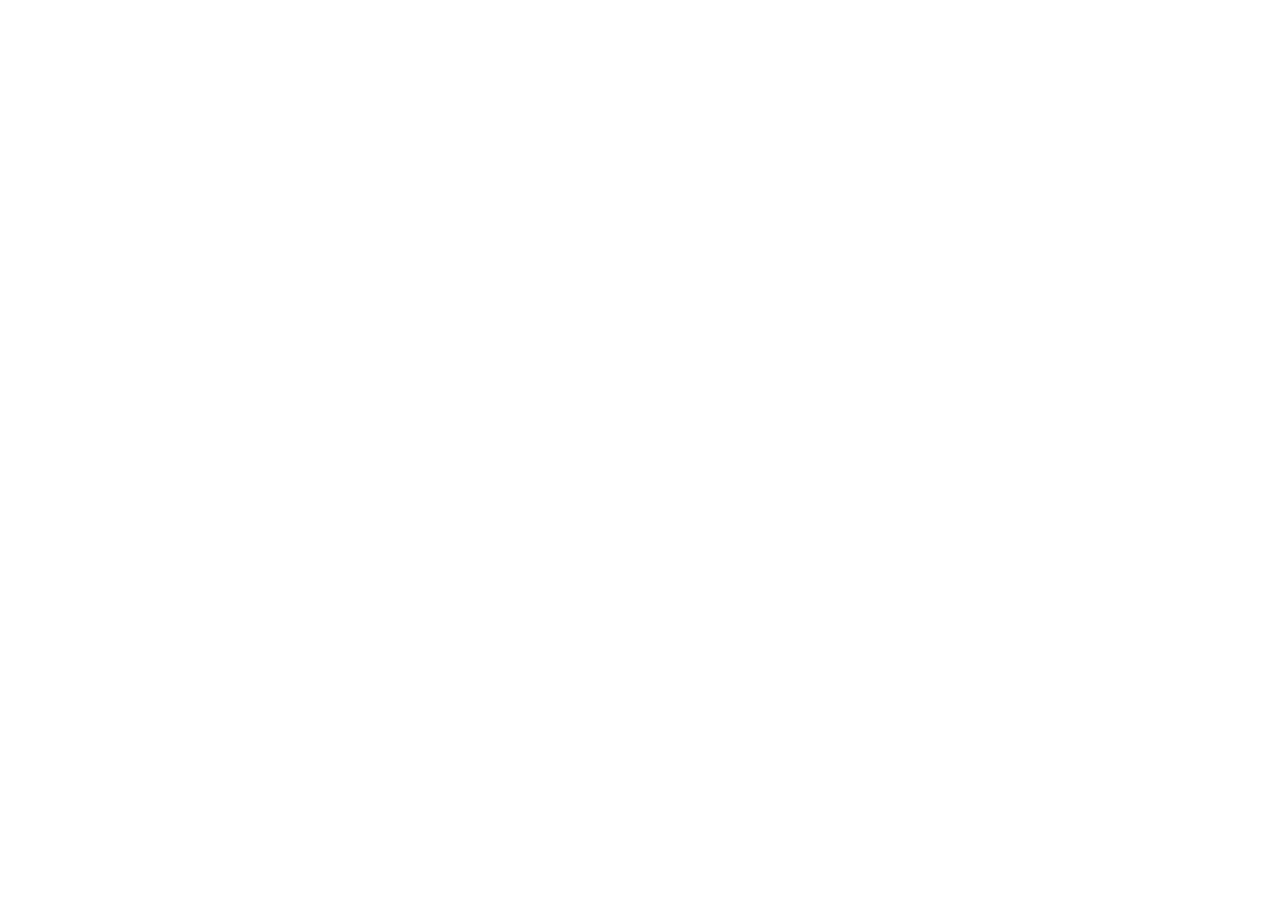
==== frontend-2-practice/index.html @ 81a202e3 "Initial commit" ====
<!DOCTYPE html>
<html lang="ru">
  <head>
    <meta charset="UTF-8" />
    <meta name="viewport" content="width=device-width, initial-scale=1.0" />
    <title>Выбор даты и времени</title>
    <link rel="stylesheet" href="styles.css" />
  </head>
  <body>
    <div class="page">
      <!-- Перенесите вашу верстку. Удалите статичные данные. Подключите скрипт -->
    </div>
  </body>
</html>
---- frontend-2-practice/styles.css ----
/* Стили страницы.
   Скопируйте с предудущей практики. */

* {
  margin: 0;
  padding: 0;
  box-sizing: border-box;
}

body {
  min-height: 100vh;
  font-family: sans-serif;
}
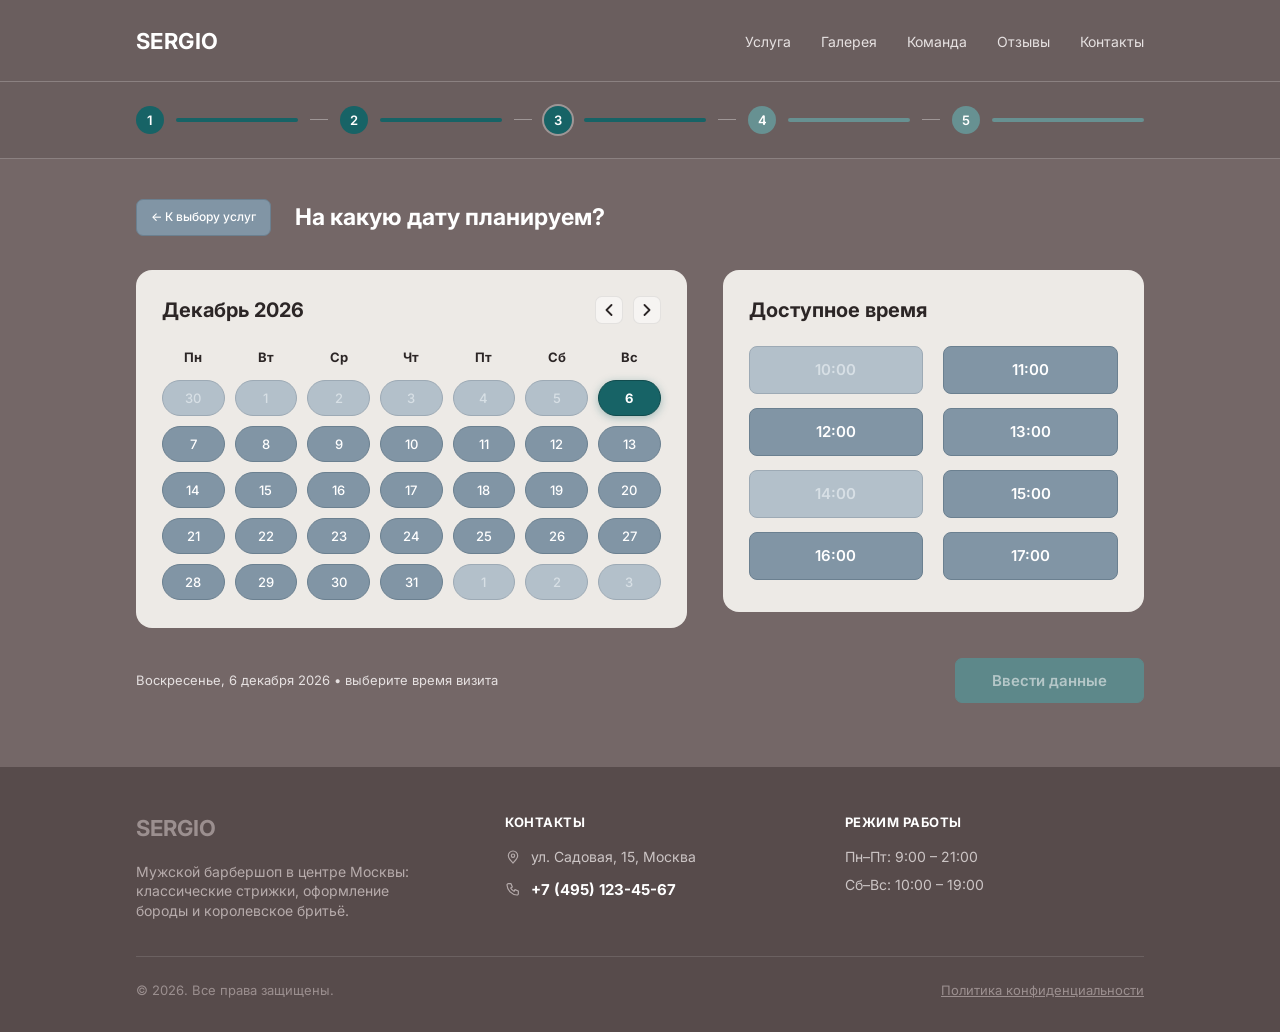
==== commit b8136fa5: "Задание 2. JavaScript" ====
--- a/frontend-2-practice/index.html
+++ b/frontend-2-practice/index.html
@@ -1,14 +1,159 @@
 <!DOCTYPE html>
 <html lang="ru">
-  <head>
-    <meta charset="UTF-8" />
-    <meta name="viewport" content="width=device-width, initial-scale=1.0" />
-    <title>Выбор даты и времени</title>
-    <link rel="stylesheet" href="styles.css" />
-  </head>
-  <body>
-    <div class="page">
-      <!-- Перенесите вашу верстку. Удалите статичные данные. Подключите скрипт -->
+<head>
+  <meta charset="UTF-8">
+  <meta name="viewport" content="width=device-width, initial-scale=1.0">
+  <title>SERGIO — Выбор даты и времени</title>
+  <link rel="preconnect" href="https://fonts.googleapis.com">
+  <link rel="preconnect" href="https://fonts.gstatic.com" crossorigin>
+  <link href="https://fonts.googleapis.com/css2?family=Inter:wght@400;500;600;700&display=swap" rel="stylesheet">
+  <link rel="stylesheet" href="styles.css">
+</head>
+<body>
+<header class="header">
+  <div class="container">
+    <div class="header__top">
+      <a href="#" class="logo">SERGIO</a>
+      <nav class="nav" aria-label="Основная навигация">
+        <ul class="nav__list">
+          <li class="nav__item"><a href="#services" class="nav__link">Услуга</a></li>
+          <li class="nav__item"><a href="#gallery" class="nav__link">Галерея</a></li>
+          <li class="nav__item"><a href="#team" class="nav__link">Команда</a></li>
+          <li class="nav__item"><a href="#reviews" class="nav__link">Отзывы</a></li>
+          <li class="nav__item"><a href="#contacts" class="nav__link">Контакты</a></li>
+        </ul>
+      </nav>
     </div>
-  </body>
+  </div>
+
+  <div class="header__divider"></div>
+
+  <div class="container">
+    <nav class="steps" aria-label="Этапы записи">
+      <ol class="steps__list">
+        <li class="steps__item steps__item--done">
+          <span class="steps__circle">1</span>
+          <span class="steps__bar" aria-hidden="true"></span>
+        </li>
+        <li class="steps__item steps__item--done">
+          <span class="steps__circle">2</span>
+          <span class="steps__bar" aria-hidden="true"></span>
+        </li>
+        <li class="steps__item steps__item--done steps__item--current" aria-current="step">
+          <span class="steps__circle">3</span>
+          <span class="steps__bar" aria-hidden="true"></span>
+        </li>
+        <li class="steps__item">
+          <span class="steps__circle">4</span>
+          <span class="steps__bar" aria-hidden="true"></span>
+        </li>
+        <li class="steps__item">
+          <span class="steps__circle">5</span>
+          <span class="steps__bar" aria-hidden="true"></span>
+        </li>
+      </ol>
+    </nav>
+  </div>
+
+  <div class="header__divider"></div>
+</header>
+
+<main class="main">
+  <div class="container">
+    <div class="booking-top">
+      <a href="#services" class="btn btn--secondary btn--back">← К выбору услуг</a>
+      <h1 class="booking-top__title">На какую дату планируем?</h1>
+    </div>
+
+    <div class="booking-grid">
+      <!-- Левая карточка: Календарь -->
+      <section class="card card--calendar" aria-labelledby="calendar-heading">
+        <div class="calendar__header">
+          <h2 id="calendar-heading" class="card__title"></h2>
+          <div class="calendar__controls">
+            <button type="button" class="calendar__arrow js-prev-month" aria-label="Предыдущий месяц">
+              <svg width="8" height="12" viewBox="0 0 8 12" fill="none" aria-hidden="true">
+                <path d="M6.5 1L1.5 6L6.5 11" stroke="currentColor" stroke-width="1.8" stroke-linecap="round" stroke-linejoin="round"/>
+              </svg>
+            </button>
+            <button type="button" class="calendar__arrow js-next-month" aria-label="Следующий месяц">
+              <svg width="8" height="12" viewBox="0 0 8 12" fill="none" aria-hidden="true">
+                <path d="M1.5 1L6.5 6L1.5 11" stroke="currentColor" stroke-width="1.8" stroke-linecap="round" stroke-linejoin="round"/>
+              </svg>
+            </button>
+          </div>
+        </div>
+
+        <div class="calendar__weekdays" aria-hidden="true">
+          <span class="calendar__weekday">Пн</span>
+          <span class="calendar__weekday">Вт</span>
+          <span class="calendar__weekday">Ср</span>
+          <span class="calendar__weekday">Чт</span>
+          <span class="calendar__weekday">Пт</span>
+          <span class="calendar__weekday">Сб</span>
+          <span class="calendar__weekday">Вс</span>
+        </div>
+
+        <div class="calendar__days" role="group" aria-label="Даты месяца"></div>
+      </section>
+
+      <!-- Правая карточка: Доступное время -->
+      <section class="card card--time" aria-labelledby="time-heading">
+        <h2 id="time-heading" class="card__title card__title--time">Доступное время</h2>
+        <div class="time-slots" role="group" aria-label="Слоты времени"></div>
+      </section>
+    </div>
+
+    <div class="booking-actions">
+      <p class="booking-actions__hint">Выберите удобную дату и время визита</p>
+      <button type="button" class="btn btn--primary btn--submit" disabled>Ввести данные</button>
+    </div>
+  </div>
+</main>
+
+<footer id="contacts" class="footer">
+  <div class="container">
+    <div class="footer__top">
+      <div class="footer__brand">
+        <div class="footer__logo">SERGIO</div>
+        <p class="footer__desc">Мужской барбершоп в центре Москвы: классические стрижки, оформление бороды и королевское бритьё.</p>
+      </div>
+
+      <div class="footer__col">
+        <h3 class="footer__heading">Контакты</h3>
+        <address class="footer__address">
+          <div class="footer__contact-item">
+            <svg class="footer__icon" width="16" height="16" viewBox="0 0 24 24" fill="none" aria-hidden="true">
+              <path d="M12 21C15.5 17.4 19 14.1764 19 10.2C19 6.22355 15.866 3 12 3C8.13401 3 5 6.22355 5 10.2C5 14.1764 8.5 17.4 12 21Z" stroke="currentColor" stroke-width="1.8" stroke-linecap="round" stroke-linejoin="round"/>
+              <circle cx="12" cy="10" r="2.5" stroke="currentColor" stroke-width="1.8"/>
+            </svg>
+            <span>ул. Садовая, 15, Москва</span>
+          </div>
+          <div class="footer__contact-item">
+            <svg class="footer__icon" width="16" height="16" viewBox="0 0 24 24" fill="none" aria-hidden="true">
+              <path d="M5 4H9L11 9L8.5 10.5C9.57096 12.6715 11.3285 14.429 13.5 15.5L15 13L20 15V19C20 19.5304 19.7893 20.0391 19.4142 20.4142C19.0391 20.7893 18.5304 21 18 21C14.0993 20.763 10.4202 19.1065 7.65683 16.3432C4.8935 13.5798 3.23705 9.90074 3 6C3 5.46957 3.21071 4.96086 3.58579 4.58579C3.96086 4.21071 4.46957 4 5 4Z" stroke="currentColor" stroke-width="1.8" stroke-linecap="round" stroke-linejoin="round"/>
+            </svg>
+            <a href="tel:+74951234567" class="footer__phone">+7 (495) 123-45-67</a>
+          </div>
+        </address>
+      </div>
+
+      <div class="footer__col">
+        <h3 class="footer__heading">Режим работы</h3>
+        <ul class="footer__schedule">
+          <li>Пн–Пт: 9:00 – 21:00</li>
+          <li>Сб–Вс: 10:00 – 19:00</li>
+        </ul>
+      </div>
+    </div>
+
+    <div class="footer__bottom">
+      <p class="footer__copyright">© 2026. Все права защищены.</p>
+      <a href="#privacy" class="footer__policy">Политика конфиденциальности</a>
+    </div>
+  </div>
+</footer>
+
+<script src="script.js"></script>
+</body>
 </html>
--- a/frontend-2-practice/styles.css
+++ b/frontend-2-practice/styles.css
@@ -1,13 +1,726 @@
-/* Стили страницы.
-   Скопируйте с предудущей практики. */
-
-* {
+*,
+*::before,
+*::after {
+  box-sizing: border-box;
   margin: 0;
   padding: 0;
-  box-sizing: border-box;
-}
-
+}
+
+:root {
+  --bg-header: #6a5e5e;
+  --bg-main: #746767;
+  --bg-footer: #574b4b;
+  --bg-card: #edeae6;
+
+  --text-light: #ffffff;
+  --text-soft: #e6e1e1;
+  --text-muted: #9b8f8f;
+  --text-dark: #2c2626;
+
+  /* Кнопка основная и состояние selected */
+  --primary-bg: #176366;
+  --primary-border: #114c4e;
+  --primary-hover-bg: #3b7b7e;
+  --primary-active-bg: #125053;
+  --primary-disabled-bg: #5d888a;
+
+  /* Кнопка/слот второстепенная */
+  --secondary-bg: #8195a5;
+  --secondary-border: #6b8090;
+  --secondary-hover-bg: #91a4b3;
+  --secondary-active-bg: #6a7f8f;
+  --disabled-bg: #b3c0ca;
+  --disabled-border: #9daab5;
+  --disabled-text: #d7dfe5;
+
+  /* Прогресс-бар */
+  --step-done: #176366;
+  --step-todo: #679192;
+  --line-divider: rgba(255, 255, 255, 0.22);
+
+  --focus-dark-bg: #ffffff;
+  --focus-light-bg: #114c4e;
+}
+
+html,
 body {
+  height: 100%;
+}
+
+body {
+  display: flex;
+  flex-direction: column;
   min-height: 100vh;
-  font-family: sans-serif;
-}
+  font-family: 'Inter', system-ui, -apple-system, BlinkMacSystemFont, 'Segoe UI', sans-serif;
+  background-color: var(--bg-main);
+  color: var(--text-light);
+  line-height: 1.4;
+}
+
+.container {
+  width: 100%;
+  max-width: 1080px;
+  margin: 0 auto;
+  padding: 0 36px;
+}
+
+/* ================= HEADER & STEPS ================= */
+
+.header {
+  background-color: var(--bg-header);
+}
+
+.header__top {
+  display: flex;
+  align-items: center;
+  justify-content: space-between;
+  padding: 26px 0 24px;
+}
+
+.logo {
+  font-size: 22px;
+  font-weight: 700;
+  letter-spacing: 0.02em;
+  color: var(--text-light);
+  text-decoration: none;
+  border-radius: 4px;
+}
+
+.logo:hover {
+  opacity: 0.85;
+}
+
+.logo:focus-visible {
+  outline: 2px solid var(--focus-dark-bg);
+  outline-offset: 4px;
+}
+
+.nav__list {
+  display: flex;
+  align-items: center;
+  gap: 30px;
+  list-style: none;
+}
+
+.nav__link {
+  font-size: 14px;
+  font-weight: 400;
+  color: var(--text-soft);
+  text-decoration: none;
+  border-radius: 4px;
+  transition: color 0.15s ease;
+}
+
+.nav__link:hover {
+  color: var(--text-light);
+  text-decoration: underline;
+}
+
+.nav__link:focus-visible {
+  outline: 2px solid var(--focus-dark-bg);
+  outline-offset: 4px;
+}
+
+.header__divider {
+  width: 100%;
+  height: 1px;
+  background-color: var(--line-divider);
+}
+
+.steps {
+  padding: 24px 0;
+}
+
+.steps__list {
+  display: flex;
+  align-items: center;
+  gap: 12px;
+  list-style: none;
+}
+
+.steps__item {
+  display: flex;
+  align-items: center;
+  gap: 12px;
+  flex: 1;
+}
+
+.steps__item:not(:last-child)::after {
+  content: '';
+  width: 18px;
+  height: 1px;
+  flex-shrink: 0;
+  background-color: rgba(255, 255, 255, 0.35);
+}
+
+.steps__circle {
+  display: flex;
+  align-items: center;
+  justify-content: center;
+  width: 28px;
+  height: 28px;
+  flex-shrink: 0;
+  border-radius: 50%;
+  background-color: var(--step-todo);
+  color: var(--text-light);
+  font-size: 13px;
+  font-weight: 600;
+}
+
+.steps__bar {
+  flex: 1;
+  height: 4px;
+  border-radius: 2px;
+  background-color: var(--step-todo);
+}
+
+.steps__item--done .steps__circle,
+.steps__item--done .steps__bar {
+  background-color: var(--step-done);
+}
+
+.steps__item--current .steps__circle {
+  box-shadow: 0 0 0 2px rgba(255, 255, 255, 0.35);
+}
+
+/* ================= MAIN ================= */
+
+.main {
+  flex: 1;
+  background-color: var(--bg-main);
+  padding: 40px 0 64px;
+}
+
+.booking-top {
+  display: flex;
+  align-items: center;
+  gap: 24px;
+  margin-bottom: 34px;
+}
+
+.booking-top__title {
+  font-size: 23px;
+  font-weight: 700;
+  color: var(--text-light);
+}
+
+/* Общие стили кнопок (по UI-kit) */
+.btn {
+  display: inline-flex;
+  align-items: center;
+  justify-content: center;
+  font-family: inherit;
+  font-weight: 600;
+  text-decoration: none;
+  border-radius: 7px;
+  cursor: pointer;
+  transition: background-color 0.15s ease, box-shadow 0.15s ease, color 0.15s ease;
+}
+
+.btn:focus-visible {
+  outline: 2px solid var(--focus-dark-bg);
+  outline-offset: 3px;
+}
+
+.btn--secondary {
+  background-color: var(--secondary-bg);
+  border: 1px solid var(--secondary-border);
+  color: var(--text-light);
+}
+
+.btn--secondary:hover {
+  background-color: var(--secondary-hover-bg);
+  color: #edf2f6;
+  box-shadow: 0 3px 10px rgba(0, 0, 0, 0.15);
+}
+
+.btn--secondary:active {
+  background-color: var(--secondary-active-bg);
+}
+
+.btn--back {
+  padding: 9px 14px;
+  font-size: 12px;
+  font-weight: 500;
+}
+
+.btn--primary {
+  background-color: var(--primary-bg);
+  border: 1px solid var(--primary-border);
+  color: var(--text-light);
+}
+
+.btn--primary:hover:not(:disabled) {
+  background-color: var(--primary-hover-bg);
+  color: #e6efef;
+  box-shadow: 0 4px 12px rgba(0, 0, 0, 0.2);
+}
+
+.btn--primary:active:not(:disabled) {
+  background-color: var(--primary-active-bg);
+}
+
+.btn--primary:disabled {
+  background-color: var(--primary-disabled-bg);
+  border-color: var(--primary-disabled-bg);
+  color: #b5c7c8;
+  cursor: not-allowed;
+  box-shadow: none;
+}
+
+.btn--submit {
+  padding: 12px 36px;
+  font-size: 15px;
+}
+
+/* Две карточки */
+.booking-grid {
+  display: flex;
+  align-items: flex-start;
+  gap: 36px;
+}
+
+.card {
+  background-color: var(--bg-card);
+  border-radius: 16px;
+  color: var(--text-dark);
+}
+
+.card--calendar {
+  flex: 1.35;
+  padding: 26px 26px 28px;
+}
+
+.card--time {
+  flex: 1;
+  padding: 26px 26px 32px;
+}
+
+.card__title {
+  font-size: 20px;
+  font-weight: 700;
+  color: var(--text-dark);
+}
+
+.card__title--time {
+  margin-bottom: 22px;
+}
+
+/* Календарь */
+.calendar__header {
+  display: flex;
+  align-items: center;
+  justify-content: space-between;
+  margin-bottom: 24px;
+}
+
+.calendar__controls {
+  display: flex;
+  align-items: center;
+  gap: 10px;
+}
+
+.calendar__arrow {
+  display: inline-flex;
+  align-items: center;
+  justify-content: center;
+  width: 28px;
+  height: 28px;
+  border-radius: 7px;
+  border: 1px solid rgba(0, 0, 0, 0.08);
+  background-color: #f6f4f2;
+  color: var(--text-dark);
+  cursor: pointer;
+  transition: background-color 0.15s ease, box-shadow 0.15s ease;
+}
+
+.calendar__arrow:hover {
+  background-color: #ffffff;
+  box-shadow: 0 2px 6px rgba(0, 0, 0, 0.1);
+}
+
+.calendar__arrow:active {
+  background-color: #e3dfdc;
+}
+
+.calendar__arrow:focus-visible {
+  outline: 2px solid var(--focus-light-bg);
+  outline-offset: 2px;
+}
+
+.calendar__weekdays {
+  display: grid;
+  grid-template-columns: repeat(7, 1fr);
+  gap: 10px;
+  margin-bottom: 14px;
+}
+
+.calendar__weekday {
+  text-align: center;
+  font-size: 13px;
+  font-weight: 700;
+  color: var(--text-dark);
+}
+
+.calendar__days {
+  display: grid;
+  grid-template-columns: repeat(7, 1fr);
+  gap: 10px;
+}
+
+.day-btn {
+  display: inline-flex;
+  align-items: center;
+  justify-content: center;
+  min-width: 0;
+  height: 36px;
+  border-radius: 999px;
+  border: 1px solid var(--secondary-border);
+  background-color: var(--secondary-bg);
+  color: var(--text-light);
+  font-family: inherit;
+  font-size: 13px;
+  font-weight: 500;
+  cursor: pointer;
+  transition: background-color 0.15s ease, box-shadow 0.15s ease, border-color 0.15s ease;
+}
+
+.day-btn:hover:not(:disabled):not(.day-btn--selected) {
+  background-color: var(--secondary-hover-bg);
+  box-shadow: 0 2px 8px rgba(0, 0, 0, 0.15);
+}
+
+.day-btn:active:not(:disabled) {
+  background-color: var(--secondary-active-bg);
+}
+
+.day-btn:focus-visible {
+  outline: 3px solid var(--focus-light-bg);
+  outline-offset: 2px;
+}
+
+.day-btn--selected {
+  background-color: var(--primary-bg);
+  border-color: var(--primary-border);
+  color: var(--text-light);
+  font-weight: 700;
+  box-shadow: 0 2px 8px rgba(23, 99, 102, 0.35);
+}
+
+.day-btn--selected:hover:not(:disabled) {
+  background-color: var(--primary-hover-bg);
+}
+
+.day-btn--disabled,
+.day-btn:disabled {
+  background-color: var(--disabled-bg);
+  border-color: var(--disabled-border);
+  color: var(--disabled-text);
+  cursor: not-allowed;
+}
+
+/* Слоты времени */
+.time-slots {
+  display: grid;
+  grid-template-columns: repeat(2, 1fr);
+  gap: 14px 20px;
+}
+
+.slot-btn {
+  display: inline-flex;
+  align-items: center;
+  justify-content: center;
+  height: 48px;
+  border-radius: 8px;
+  border: 1px solid var(--secondary-border);
+  background-color: var(--secondary-bg);
+  color: var(--text-light);
+  font-family: inherit;
+  font-size: 15px;
+  font-weight: 600;
+  cursor: pointer;
+  transition: background-color 0.15s ease, box-shadow 0.15s ease, border-color 0.15s ease;
+}
+
+.slot-btn:hover:not(:disabled):not(.slot-btn--selected) {
+  background-color: var(--secondary-hover-bg);
+  box-shadow: 0 3px 10px rgba(0, 0, 0, 0.15);
+}
+
+.slot-btn:active:not(:disabled) {
+  background-color: var(--secondary-active-bg);
+}
+
+.slot-btn:focus-visible {
+  outline: 3px solid var(--focus-light-bg);
+  outline-offset: 2px;
+}
+
+.slot-btn--selected {
+  background-color: var(--primary-bg);
+  border-color: var(--primary-border);
+  color: var(--text-light);
+  box-shadow: 0 3px 10px rgba(23, 99, 102, 0.35);
+}
+
+.slot-btn--selected:hover:not(:disabled) {
+  background-color: var(--primary-hover-bg);
+}
+
+.slot-btn--busy,
+.slot-btn:disabled {
+  background-color: var(--disabled-bg);
+  border-color: var(--disabled-border);
+  color: var(--disabled-text);
+  cursor: not-allowed;
+}
+
+/* Нижняя панель под карточками */
+.booking-actions {
+  display: flex;
+  align-items: center;
+  justify-content: space-between;
+  margin-top: 30px;
+}
+
+.booking-actions__hint {
+  font-size: 13px;
+  color: var(--text-soft);
+}
+
+/* ================= FOOTER ================= */
+
+.footer {
+  background-color: var(--bg-footer);
+  padding: 46px 0 32px;
+}
+
+.footer__top {
+  display: flex;
+  justify-content: space-between;
+  gap: 40px;
+  padding-bottom: 36px;
+}
+
+.footer__brand {
+  flex: 1.1;
+}
+
+.footer__logo {
+  font-size: 22px;
+  font-weight: 700;
+  color: var(--text-muted);
+  margin-bottom: 18px;
+}
+
+.footer__desc {
+  max-width: 280px;
+  font-size: 14px;
+  color: #b7acac;
+}
+
+.footer__col {
+  flex: 1;
+}
+
+.footer__heading {
+  font-size: 13px;
+  font-weight: 700;
+  letter-spacing: 0.04em;
+  text-transform: uppercase;
+  color: var(--text-light);
+  margin-bottom: 16px;
+}
+
+.footer__address {
+  display: flex;
+  flex-direction: column;
+  gap: 12px;
+  font-style: normal;
+}
+
+.footer__contact-item {
+  display: flex;
+  align-items: center;
+  gap: 10px;
+  color: #ccc5c5;
+  font-size: 14px;
+}
+
+.footer__icon {
+  flex-shrink: 0;
+  color: #b4aaaa;
+}
+
+.footer__phone {
+  color: var(--text-light);
+  font-size: 15px;
+  font-weight: 700;
+  text-decoration: none;
+  border-radius: 4px;
+}
+
+.footer__phone:hover {
+  text-decoration: underline;
+}
+
+.footer__phone:focus-visible {
+  outline: 2px solid var(--focus-dark-bg);
+  outline-offset: 3px;
+}
+
+.footer__schedule {
+  display: flex;
+  flex-direction: column;
+  gap: 8px;
+  list-style: none;
+  font-size: 14px;
+  color: #ccc5c5;
+}
+
+.footer__bottom {
+  display: flex;
+  align-items: center;
+  justify-content: space-between;
+  padding-top: 24px;
+  border-top: 1px solid rgba(255, 255, 255, 0.12);
+  font-size: 13px;
+  color: var(--text-muted);
+}
+
+.footer__policy {
+  color: var(--text-muted);
+  text-decoration: underline;
+  border-radius: 4px;
+}
+
+.footer__policy:hover {
+  color: var(--text-light);
+}
+
+.footer__policy:focus-visible {
+  outline: 2px solid var(--focus-dark-bg);
+  outline-offset: 3px;
+}
+
+/* ================= АДАПТИВ ================= */
+
+@media (max-width: 900px) {
+  .booking-grid {
+    flex-direction: column;
+  }
+
+  .card--calendar,
+  .card--time {
+    width: 100%;
+    flex: none;
+  }
+
+  .footer__top {
+    flex-direction: column;
+    gap: 28px;
+  }
+}
+
+@media (max-width: 640px) {
+  .container {
+    padding: 0 20px;
+  }
+
+  .header__top {
+    flex-direction: column;
+    align-items: flex-start;
+    gap: 16px;
+  }
+
+  .nav__list {
+    flex-wrap: wrap;
+    gap: 16px;
+  }
+
+  .booking-top {
+    flex-direction: column;
+    align-items: flex-start;
+    gap: 14px;
+  }
+
+  .booking-actions {
+    flex-direction: column;
+    align-items: stretch;
+    gap: 16px;
+  }
+
+  .footer__bottom {
+    flex-direction: column;
+    align-items: flex-start;
+    gap: 12px;
+  }
+}
+
+@media (max-width: 480px) {
+  .container {
+    padding: 0 12px;
+  }
+
+  .steps {
+    padding: 16px 0;
+  }
+
+  .steps__list {
+    gap: 6px;
+  }
+
+  .steps__item {
+    gap: 6px;
+  }
+
+  .steps__item:not(:last-child)::after {
+    width: 8px;
+  }
+
+  .steps__circle {
+    width: 24px;
+    height: 24px;
+    font-size: 12px;
+  }
+
+  .main {
+    padding: 28px 0 44px;
+  }
+
+  .card--calendar,
+  .card--time {
+    padding: 18px 14px 20px;
+  }
+
+  .calendar__header {
+    margin-bottom: 16px;
+  }
+
+  .calendar__weekdays {
+    gap: 4px;
+    margin-bottom: 10px;
+  }
+
+  .calendar__weekday {
+    font-size: 11px;
+  }
+
+  .calendar__days {
+    gap: 4px;
+  }
+
+  .day-btn {
+    height: 30px;
+    font-size: 12px;
+  }
+
+  .time-slots {
+    gap: 10px 12px;
+  }
+
+  .slot-btn {
+    height: 42px;
+    font-size: 14px;
+  }
+}
